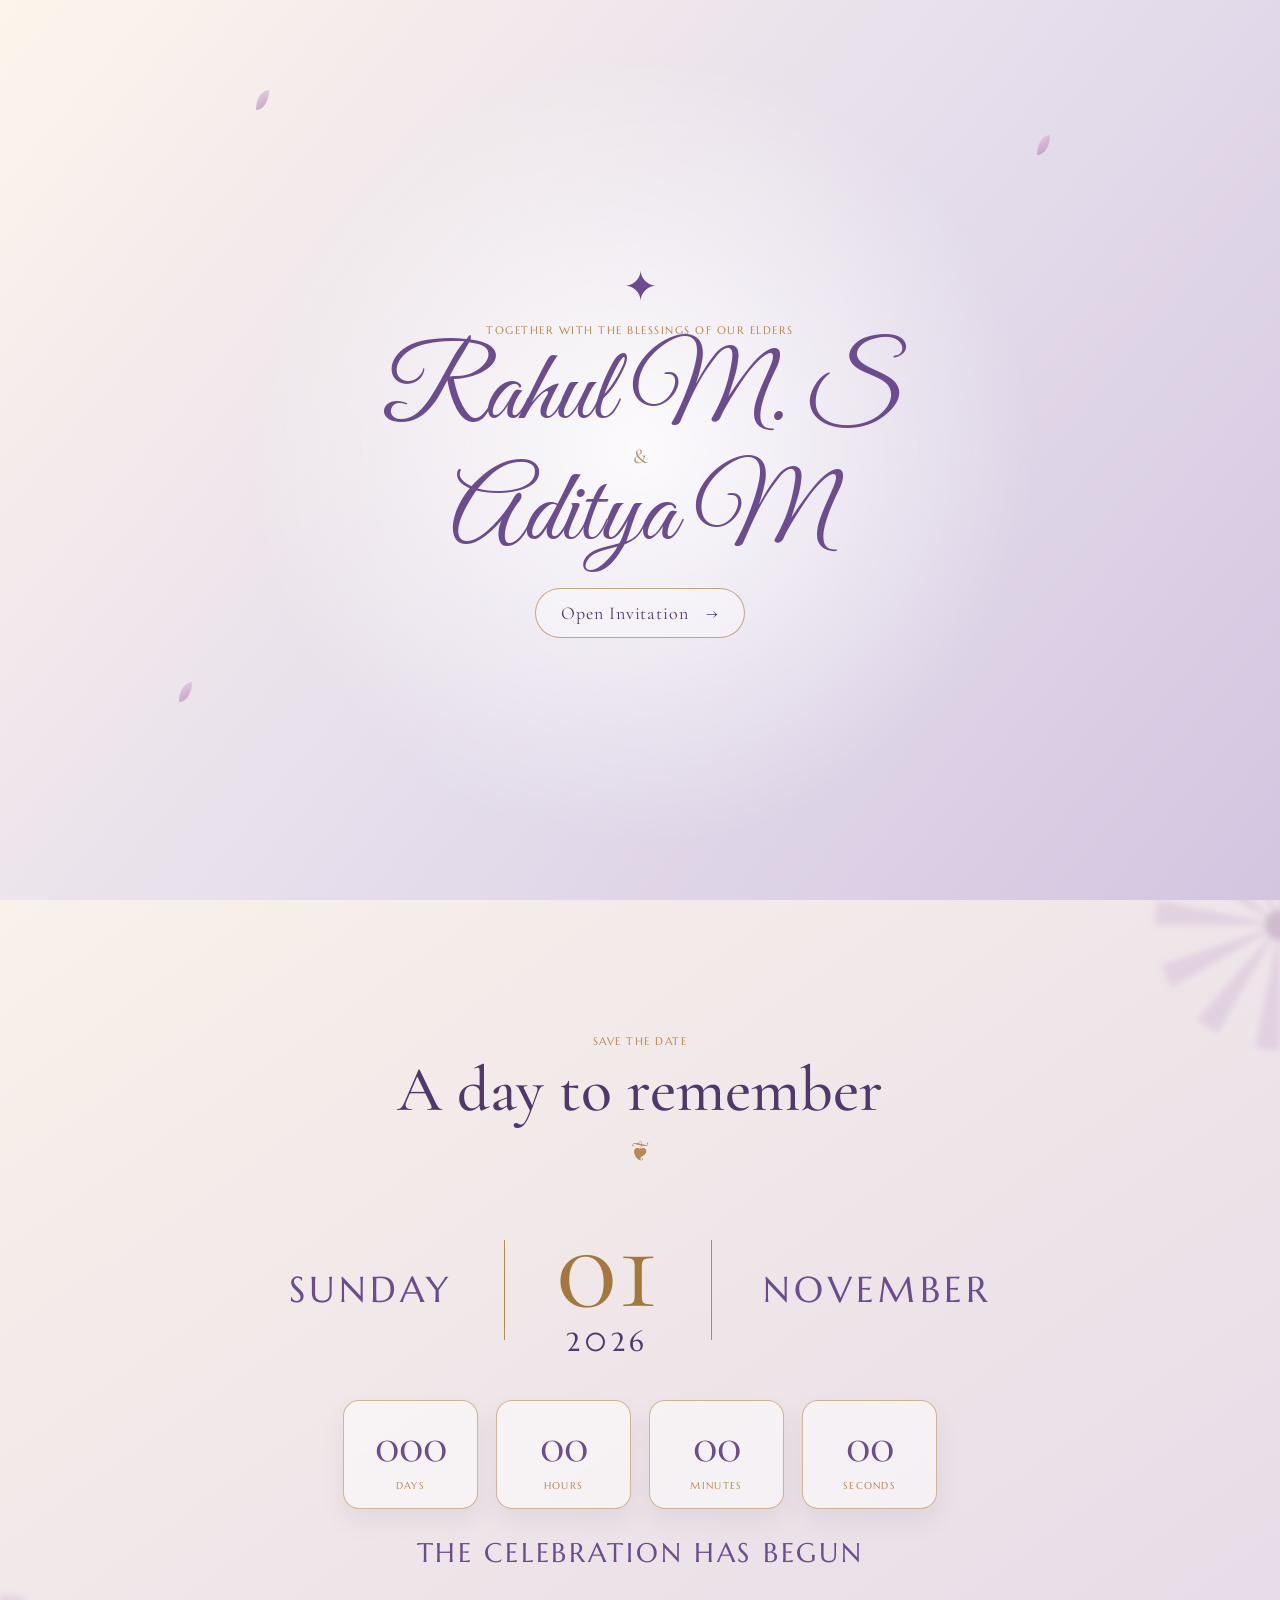
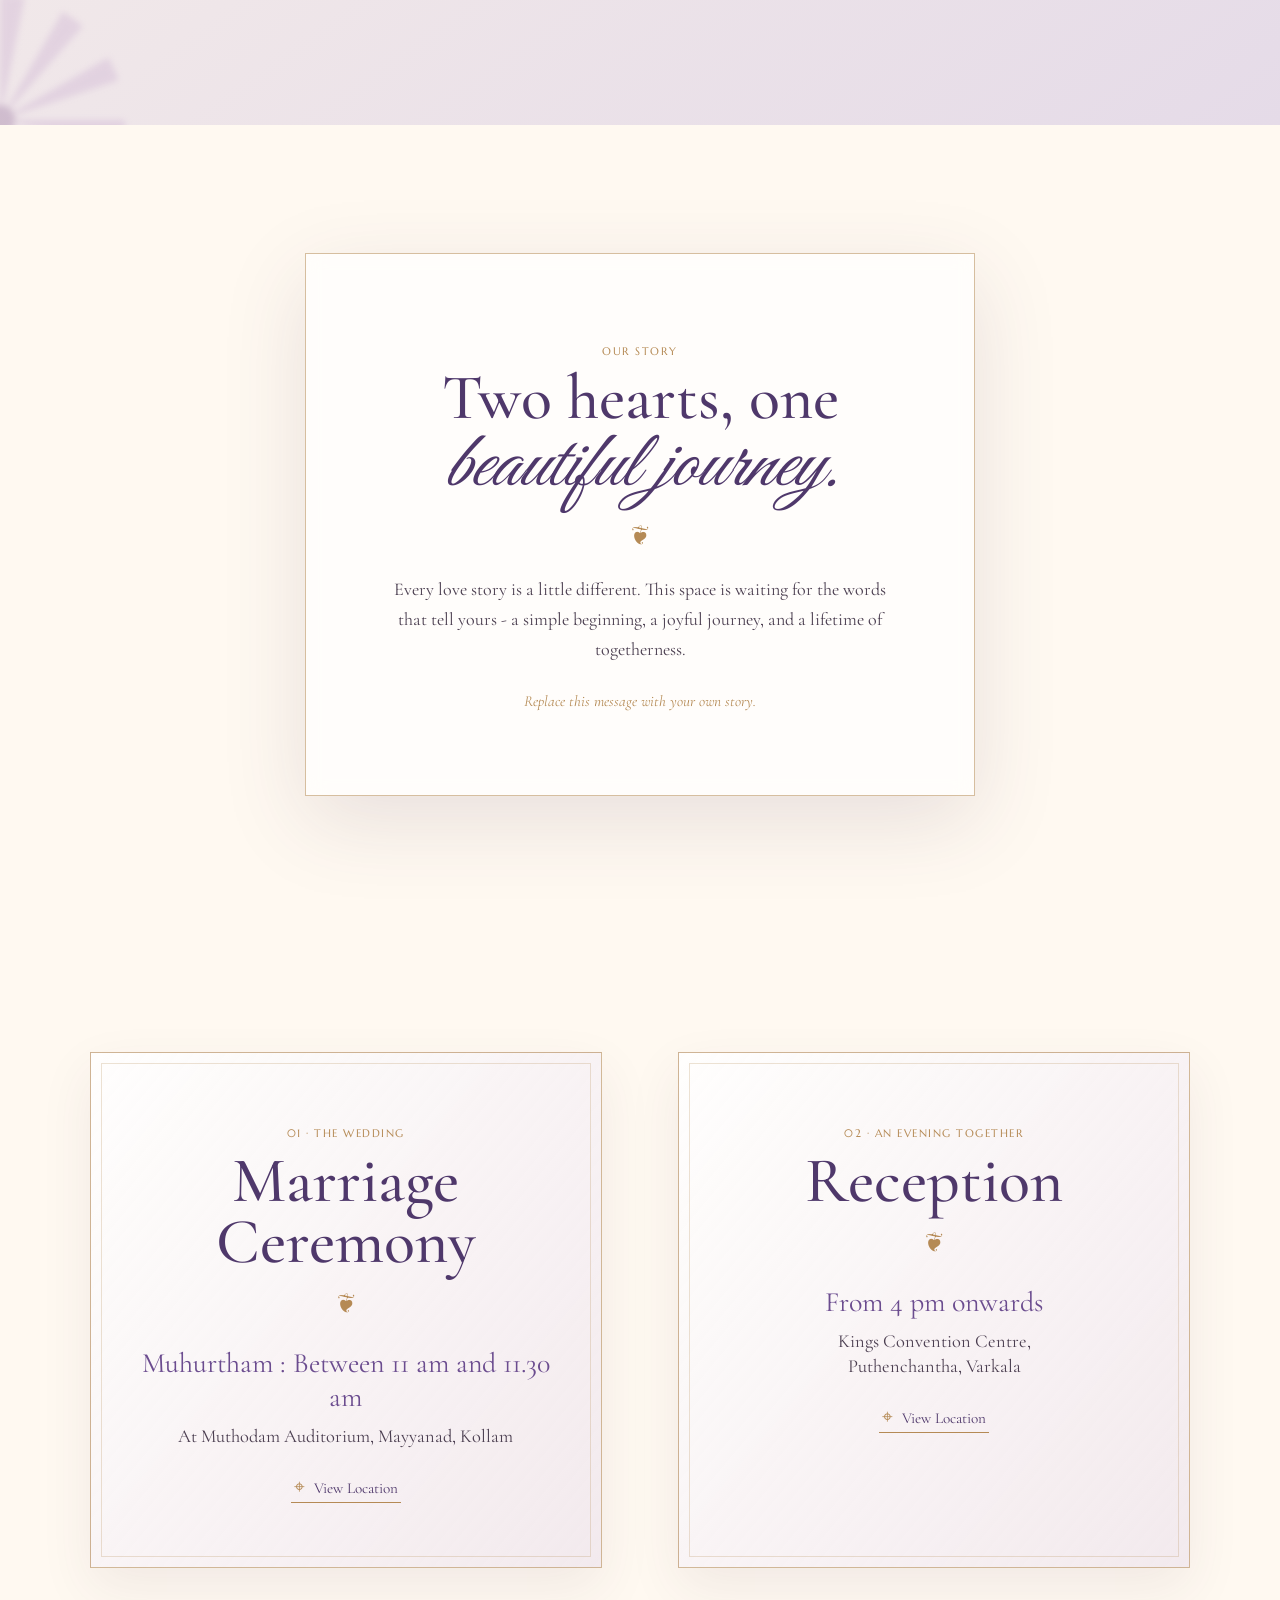
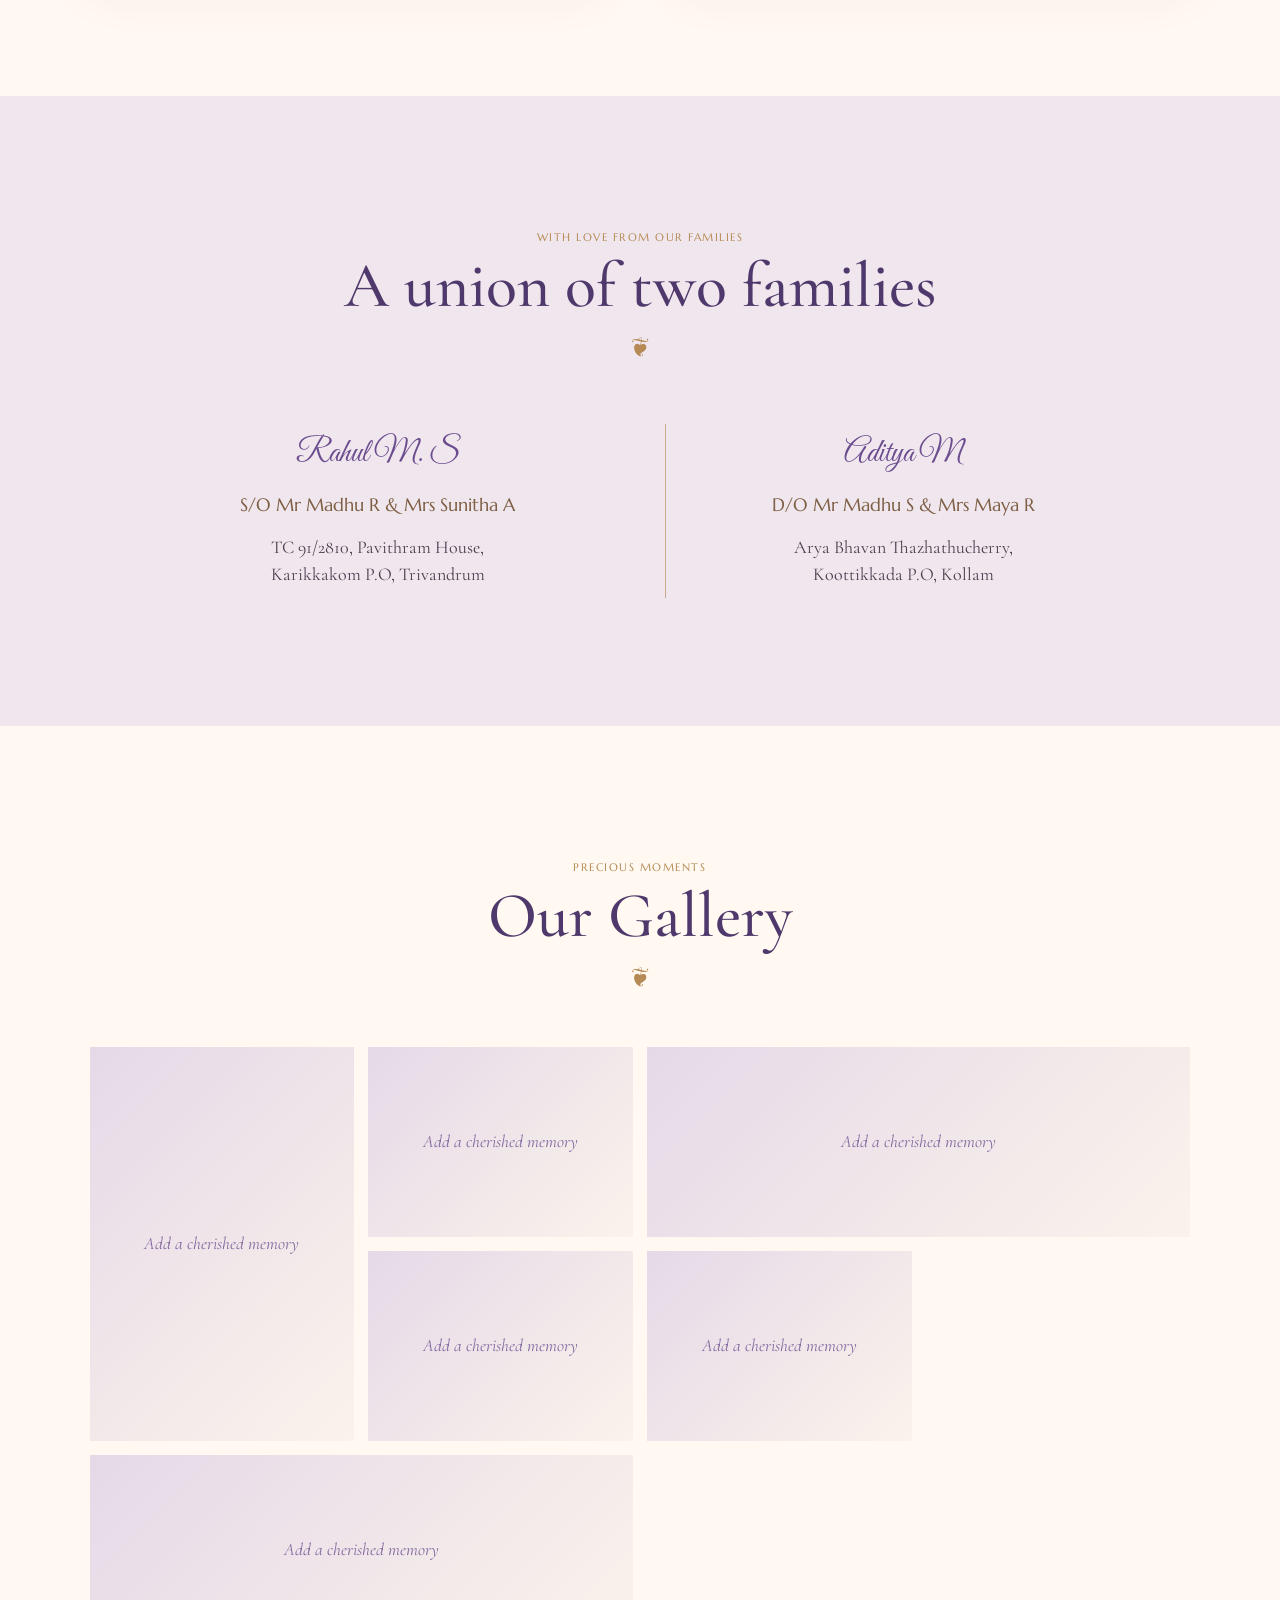
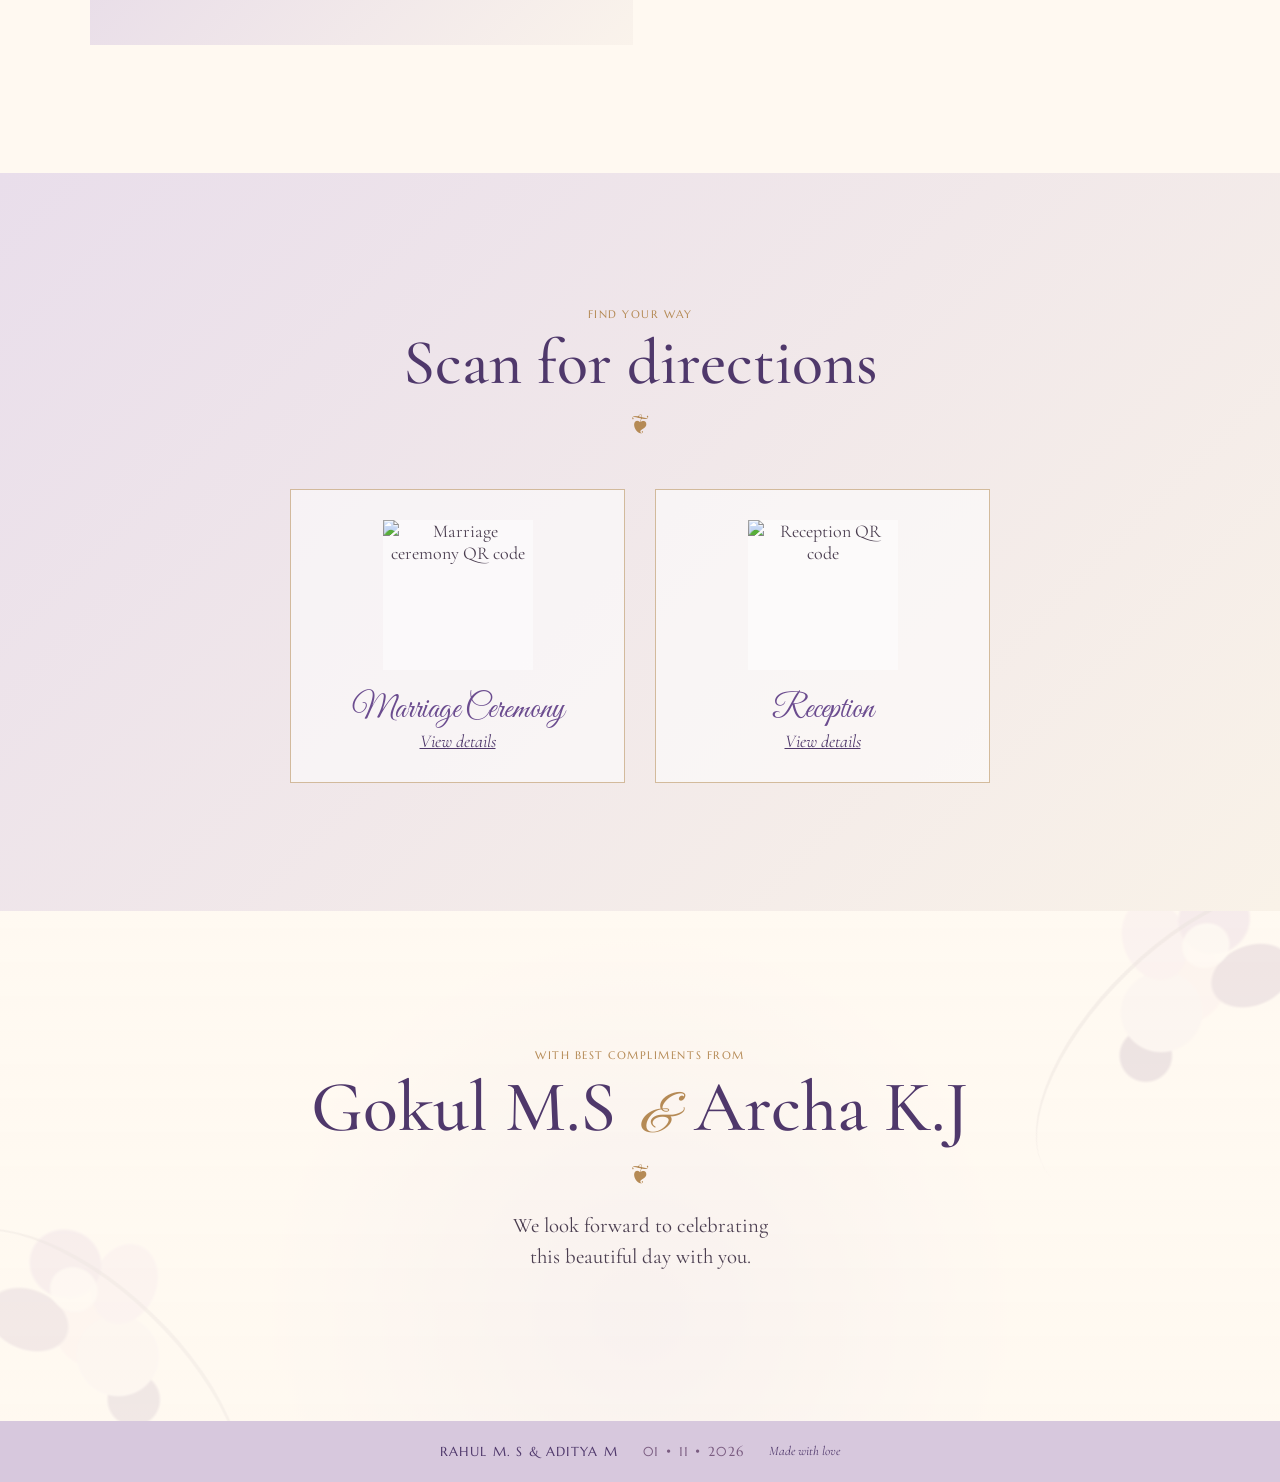
==== outputs/wedding-invitation/index.html @ 809f669c "first" ====
<!doctype html>
<html lang="en">
<head>
  <meta charset="utf-8">
  <meta name="viewport" content="width=device-width, initial-scale=1">
  <meta name="description" content="The wedding invitation of Rahul M. S and Aditya M.">
  <title>Rahul M. S &amp; Aditya M | Wedding Invitation</title>
  <link rel="preconnect" href="https://fonts.googleapis.com">
  <link rel="preconnect" href="https://fonts.gstatic.com" crossorigin>
  <link href="https://fonts.googleapis.com/css2?family=Cormorant+Garamond:ital,wght@0,400;0,500;0,600;0,700;1,500&family=Great+Vibes&family=Marcellus&display=swap" rel="stylesheet">
  <link rel="stylesheet" href="style.css">
</head>
<body>
  <div class="opening" id="opening" aria-label="Opening invitation">
    <div class="opening-wash"></div><div class="petal p1"></div><div class="petal p2"></div><div class="petal p3"></div>
    <div class="opening-content">
      <div class="mini-flower" aria-hidden="true">✦</div>
      <p class="eyebrow">Together with the blessings of our elders</p>
      <h1><span>Rahul M. S</span><b>&amp;</b><span>Aditya M</span></h1>
      <button class="open-button" id="openInvitation">Open Invitation <span>→</span></button>
    </div>
  </div>

  <header class="site-header" id="home">
    <a class="monogram" href="#home" aria-label="Go to invitation home">R <i>&amp;</i> A</a>
    <button class="nav-toggle" aria-expanded="false" aria-controls="siteNav"><span></span><span></span><span></span><span class="sr-only">Open menu</span></button>
    <nav id="siteNav" aria-label="Invitation navigation">
      <a href="#home">Home</a><a href="#story">Our Story</a><a href="#wedding">Wedding</a><a href="#reception">Reception</a><a href="#gallery">Gallery</a><a href="#locations">Location</a>
    </nav>
  </header>

  <main>
    <section class="hero" aria-labelledby="hero-title">
      <div class="floral floral-tl" aria-hidden="true"></div><div class="floral floral-tr" aria-hidden="true"></div><div class="floral floral-bl" aria-hidden="true"></div><div class="floral floral-br" aria-hidden="true"></div>
      <div class="hero-photo-wash" aria-hidden="true"></div>
      <div class="arch" aria-hidden="true"></div><span class="petal petal-a"></span><span class="petal petal-b"></span><span class="petal petal-c"></span>
      <div class="hero-inner reveal">
        <div class="ganesha" aria-hidden="true">ॐ</div>
        <p class="intro">With the blessings of the Almighty and our elders,<br>we cordially invite you to the wedding of</p>
        <h2 id="hero-title" class="couple-names"><span>Rahul M. S</span><em>&amp;</em><span>Aditya M</span></h2>
        <p class="celebration">Invite you to our wedding celebration</p>
        <a href="#wedding" class="text-link">Explore the celebration <span>↓</span></a>
      </div>
      <div class="couple-frame reveal reveal-delay"><img src="assets/couple.png" alt="Rahul M. S and Aditya M" id="coupleImage"></div>
    </section>

    <section class="date-section section" id="wedding" aria-labelledby="date-title">
      <div class="section-flower flower-left" aria-hidden="true"></div><div class="section-flower flower-right" aria-hidden="true"></div>
      <div class="section-heading reveal"><span>Save the date</span><h2 id="date-title">A day to remember</h2><div class="floral-rule">❦</div></div>
      <div class="date-display reveal">
        <div><span>Sunday</span></div><i></i><div class="date-number">01<small>2026</small></div><i></i><div><span>November</span></div>
      </div>
      <div class="countdown reveal" aria-label="Countdown to the wedding">
        <div><strong id="days">000</strong><span>Days</span></div><div><strong id="hours">00</strong><span>Hours</span></div><div><strong id="minutes">00</strong><span>Minutes</span></div><div><strong id="seconds">00</strong><span>Seconds</span></div>
      </div>
      <p class="celebration-begun" id="celebrationBegun" hidden>The celebration has begun</p>
    </section>

    <section class="story section" id="story" aria-labelledby="story-title">
      <div class="story-card reveal"><p class="kicker">Our Story</p><h2 id="story-title">Two hearts, one<br><i>beautiful journey.</i></h2><div class="floral-rule">❦</div><p>Every love story is a little different. This space is waiting for the words that tell yours - a simple beginning, a joyful journey, and a lifetime of togetherness.</p><p class="editable-note">Replace this message with your own story.</p></div>
    </section>

    <section class="events section" aria-label="Wedding events">
      <article class="event-card reveal" id="ceremony">
        <p class="kicker">01 · The Wedding</p><h2>Marriage Ceremony</h2><div class="floral-rule">❦</div>
        <p class="event-time" id="ceremonyTime">Muhurtham : Between 11 am and 11.30 am</p><p class="event-place" id="ceremonyVenue">At Muthodam Auditorium, Mayyanad, Kollam</p>
        <a class="location-link" id="ceremonyMap" href="#" target="_blank" rel="noopener"><span>⌖</span> View Location</a>
      </article>
      <article class="event-card reception-card reveal" id="reception">
        <p class="kicker">02 · An Evening Together</p><h2>Reception</h2><div class="floral-rule">❦</div>
        <p class="event-time" id="receptionTime">From 4 pm onwards</p><p class="event-place" id="receptionVenue">Kings Convention Centre,<br>Puthenchantha, Varkala</p>
        <a class="location-link" id="receptionMap" href="#" target="_blank" rel="noopener"><span>⌖</span> View Location</a>
      </article>
    </section>

    <section class="family section" aria-labelledby="family-title"><div class="section-heading reveal"><span>With love from our families</span><h2 id="family-title">A union of two families</h2><div class="floral-rule">❦</div></div><div class="family-grid reveal"><div><h3>Rahul M. S</h3><p>S/O Mr Madhu R &amp; Mrs Sunitha A</p><address>TC 91/2810, Pavithram House,<br>Karikkakom P.O, Trivandrum</address></div><div><h3>Aditya M</h3><p>D/O Mr Madhu S &amp; Mrs Maya R</p><address>Arya Bhavan Thazhathucherry,<br>Koottikkada P.O, Kollam</address></div></div></section>

    <section class="gallery section" id="gallery" aria-labelledby="gallery-title"><div class="section-heading reveal"><span>Precious moments</span><h2 id="gallery-title">Our Gallery</h2><div class="floral-rule">❦</div></div><div class="gallery-grid reveal" id="galleryGrid">
      <button class="gallery-item tall"><img src="assets/gallery/photo1.jpg" alt="Wedding memory 1" loading="lazy"></button><button class="gallery-item"><img src="assets/gallery/photo2.jpg" alt="Wedding memory 2" loading="lazy"></button><button class="gallery-item wide"><img src="assets/gallery/photo3.jpg" alt="Wedding memory 3" loading="lazy"></button><button class="gallery-item"><img src="assets/gallery/photo4.jpg" alt="Wedding memory 4" loading="lazy"></button><button class="gallery-item"><img src="assets/gallery/photo5.jpg" alt="Wedding memory 5" loading="lazy"></button><button class="gallery-item wide"><img src="assets/gallery/photo6.jpg" alt="Wedding memory 6" loading="lazy"></button>
    </div></section>

    <section class="locations section" id="locations" aria-labelledby="locations-title"><div class="section-heading reveal"><span>Find your way</span><h2 id="locations-title">Scan for directions</h2><div class="floral-rule">❦</div></div><div class="qr-grid reveal"><div class="qr-card"><div class="qr-wrap"><img src="assets/marriage-qr.png" alt="Marriage ceremony QR code" class="qr-image"></div><h3>Marriage Ceremony</h3><a href="#ceremony">View details</a></div><div class="qr-card"><div class="qr-wrap"><img src="assets/reception-qr.png" alt="Reception QR code" class="qr-image"></div><h3>Reception</h3><a href="#reception">View details</a></div></div></section>

    <section class="closing section"><div class="floral floral-close-l" aria-hidden="true"></div><div class="floral floral-close-r" aria-hidden="true"></div><div class="closing-content reveal"><p class="kicker">With Best Compliments From</p><h2>Gokul M.S <i>&amp;</i> Archa K.J</h2><div class="floral-rule">❦</div><p>We look forward to celebrating<br>this beautiful day with you.</p></div></section>
  </main>
  <footer><span>Rahul M. S &amp; Aditya M</span><i>01 • 11 • 2026</i><small>Made with love</small></footer>
  <button id="musicButton" class="music-button" aria-pressed="false" aria-label="Play background music"><span aria-hidden="true">♪</span><b>Music Off</b></button><audio id="backgroundMusic" loop preload="none"><source src="assets/music.mp3" type="audio/mpeg"></audio>
  <dialog id="lightbox" aria-label="Gallery image"><button class="close-lightbox" aria-label="Close image">×</button><img src="" alt=""><p></p></dialog>
  <script src="script.js"></script>
</body>
</html>
---- outputs/wedding-invitation/style.css ----
:root{--plum:#4f386b;--purple:#6b4c8f;--lavender:#c9b7d9;--soft:#ded3e7;--cream:#f8f1e8;--ivory:#fff9f1;--gold:#b58a55;--blush:#e8d9e4;--ink:#4b3e50;--serif:'Cormorant Garamond',Georgia,serif;--display:'Marcellus',serif;--script:'Great Vibes',cursive}*{box-sizing:border-box}html{scroll-behavior:smooth}body{margin:0;color:var(--ink);background:var(--ivory);font-family:var(--serif);font-size:18px;overflow-x:hidden}button,a{font:inherit}button{cursor:pointer}.sr-only{position:absolute;width:1px;height:1px;clip:rect(0 0 0 0);overflow:hidden;white-space:nowrap}a:focus-visible,button:focus-visible{outline:2px solid var(--purple);outline-offset:4px}.opening{position:fixed;z-index:100;inset:0;display:grid;place-items:center;text-align:center;background:linear-gradient(130deg,#fdf5eb,#e5ddeb 54%,#d3c5e0);transition:opacity 1s ease,visibility 1s ease;overflow:hidden}.opening.is-open{opacity:0;visibility:hidden}.opening-wash{position:absolute;width:90vmax;height:90vmax;background:radial-gradient(circle at 50% 50%,rgba(255,255,255,.86),transparent 49%);filter:blur(10px)}.opening-content{position:relative;z-index:1;animation:openingReveal 2.6s both}.mini-flower,.ganesha{color:var(--purple);font-size:42px}.eyebrow,.kicker,.section-heading span{font-family:var(--display);text-transform:uppercase;letter-spacing:.14em;color:var(--gold);font-size:.67rem}.opening h1{margin:18px 0 30px;color:var(--purple);font:clamp(2.8rem,8vw,6.5rem)/.8 var(--script);font-weight:400}.opening h1 span{display:block}.opening h1 b{display:block;margin:.35em 0;font:1.3rem var(--serif);color:var(--gold)}.open-button{border:1px solid rgba(181,138,85,.75);border-radius:99px;padding:13px 25px;background:rgba(255,255,255,.35);color:var(--plum);letter-spacing:.05em;transition:.3s}.open-button:hover{background:var(--gold);color:white;transform:translateY(-2px)}.open-button span{margin-left:12px}.site-header{position:absolute;z-index:10;top:0;left:0;right:0;display:flex;align-items:center;justify-content:space-between;padding:22px clamp(22px,5vw,72px)}.monogram{color:var(--purple);font:1.35rem var(--script);text-decoration:none}.monogram i{font:1rem var(--serif);color:var(--gold);padding:0 2px}.site-header nav{display:flex;gap:clamp(16px,2.5vw,36px)}.site-header nav a{font:11px var(--display);letter-spacing:.1em;text-transform:uppercase;color:var(--plum);text-decoration:none}.site-header nav a:hover{color:var(--gold)}.nav-toggle{display:none;border:0;background:transparent}.hero{min-height:100svh;position:relative;display:flex;align-items:center;justify-content:center;isolation:isolate;overflow:hidden;background:linear-gradient(106deg,#fff8ef 0%,#f6eff4 45%,#ddd1e5 100%)}.hero:before,.hero:after{content:"";position:absolute;inset:0;z-index:-5;background:repeating-linear-gradient(90deg,rgba(107,76,143,.025) 0 1px,transparent 1px 90px);opacity:.8}.hero:after{background:radial-gradient(ellipse at 50% 48%,rgba(255,255,255,.83),transparent 58%)}.hero-photo-wash{position:absolute;inset:12% 15%;z-index:-3;background:linear-gradient(90deg,rgba(255,249,241,.74),rgba(255,249,241,.55)),url('assets/couple.png') center 26%/cover no-repeat;filter:blur(5px);opacity:.22;mask-image:radial-gradient(ellipse,black,transparent 68%)}.arch{position:absolute;z-index:-1;top:11%;left:50%;width:min(66vw,900px);height:min(78vh,890px);border:2px solid rgba(181,138,85,.75);border-bottom:0;border-radius:50% 50% 0 0/32% 32% 0 0;transform:translateX(-50%);animation:archGlow 5s ease-in-out infinite}.hero-inner{text-align:center;width:min(650px,80vw);padding:5rem 0 10rem}.ganesha{font-size:38px;margin-bottom:20px}.intro{font-size:clamp(1rem,1.55vw,1.35rem);line-height:1.35;letter-spacing:.05em;color:#806243}.couple-names{color:var(--purple);margin:24px 0 20px;font:clamp(3.8rem,8.7vw,7.7rem)/.75 var(--script);font-weight:400}.couple-names span{display:block}.couple-names em{display:block;margin:.15em 0;font:clamp(1.3rem,2.2vw,2rem) var(--serif);font-style:normal;color:var(--gold)}.celebration{text-transform:uppercase;letter-spacing:.16em;color:#896637;font:clamp(.7rem,1.1vw,.85rem) var(--display)}.text-link,.location-link{display:inline-block;color:var(--plum);text-decoration:none;margin-top:12px;font-style:italic;border-bottom:1px solid var(--gold);padding:0 3px 4px}.text-link span{padding-left:8px;color:var(--gold)}.couple-frame{position:absolute;right:3%;bottom:-8px;width:clamp(210px,25vw,405px);height:clamp(330px,53vw,710px);display:flex;align-items:end;justify-content:end;filter:drop-shadow(-9px 9px 15px rgba(57,37,58,.2));z-index:2}.couple-frame:before{content:"";position:absolute;inset:7% 7% 0;border-radius:50% 50% 0 0;background:linear-gradient(180deg,rgba(255,255,255,.4),transparent);z-index:-1}.couple-frame img{height:100%;max-width:100%;object-fit:contain;object-position:bottom right;mix-blend-mode:multiply}.floral{position:absolute;width:clamp(190px,27vw,430px);aspect-ratio:1;background:radial-gradient(ellipse at 35% 40%,rgba(255,255,255,.83) 0 7%,transparent 8%),radial-gradient(ellipse at 30% 34%,#bd94c5 0 10%,transparent 11%),radial-gradient(ellipse at 48% 33%,#e4c6e1 0 12%,transparent 13%),radial-gradient(ellipse at 26% 53%,#89628f 0 11%,transparent 12%),radial-gradient(ellipse at 54% 53%,#e9dde9 0 15%,transparent 16%),radial-gradient(ellipse at 63% 63%,#714d7c 0 8%,transparent 9%),radial-gradient(ellipse at 45% 48%,#f4d6df 0 15%,transparent 16%);filter:blur(.15px);opacity:.86;z-index:-1}.floral:after{content:"";position:absolute;width:115%;height:55%;top:36%;left:-9%;border-top:4px solid rgba(88,69,83,.45);border-radius:55%;transform:rotate(22deg)}.floral-tl{top:-9%;left:-8%;transform:rotate(-24deg)}.floral-tr{top:-11%;right:-9%;transform:scaleX(-1) rotate(-20deg)}.floral-bl{bottom:-16%;left:-8%;transform:rotate(27deg)}.floral-br{bottom:-14%;right:-8%;transform:scaleX(-1) rotate(22deg)}.petal{position:absolute;width:13px;height:20px;background:linear-gradient(150deg,#e3c6e0,#a879ae);border-radius:100% 0 100% 0;opacity:.65;z-index:3}.p1{top:10%;left:20%;animation:drift 9s linear infinite}.p2{top:15%;right:18%;animation:drift 12s -4s linear infinite}.p3{bottom:22%;left:14%;animation:drift 10s -2s linear infinite}.petal-a{top:30%;left:15%;animation:drift 13s -2s linear infinite}.petal-b{top:18%;right:20%;animation:drift 11s -4s linear infinite}.petal-c{top:53%;left:42%;animation:drift 15s -7s linear infinite}.section{position:relative;padding:clamp(70px,10vw,130px) max(24px,7vw);overflow:hidden}.section-heading{text-align:center}.section-heading h2,.event-card h2,.story-card h2,.closing h2{margin:10px 0 8px;color:var(--plum);font:clamp(2.4rem,5vw,4.4rem)/.95 var(--serif);font-weight:500}.floral-rule{color:var(--gold);font-size:1.6rem;margin-top:14px}.date-section{text-align:center;background:linear-gradient(145deg,#f9f1ea,#e5dbe8)}.section-flower{position:absolute;width:250px;height:250px;opacity:.34;background:radial-gradient(circle at 50% 50%,#936d9c 0 8%,transparent 9%),repeating-conic-gradient(from 0deg,#c9acd0 0 11deg,transparent 12deg 30deg);border-radius:50%;filter:blur(3px)}.flower-left{left:-125px;bottom:-120px}.flower-right{right:-125px;top:-100px}.date-display{display:flex;justify-content:center;align-items:center;gap:clamp(20px,4vw,62px);margin:55px auto 42px;color:var(--purple);font:clamp(1.15rem,2.8vw,2.25rem) var(--display);text-transform:uppercase;letter-spacing:.12em}.date-display i{height:100px;border-left:1px solid var(--gold)}.date-number{font:clamp(4.8rem,10vw,8.8rem)/.7 var(--serif);color:#a4783c;letter-spacing:0}.date-number small{display:block;margin-top:16px;font:clamp(1.05rem,2vw,1.65rem) var(--display);letter-spacing:.18em;color:var(--plum)}.countdown{display:grid;grid-template-columns:repeat(4,minmax(80px,135px));justify-content:center;gap:clamp(8px,1.5vw,18px)}.countdown>div{padding:19px 8px 14px;border:1px solid rgba(181,138,85,.6);border-radius:16px;background:rgba(255,255,255,.5);box-shadow:0 12px 24px rgba(89,59,85,.08);backdrop-filter:blur(4px)}.countdown strong{display:block;font:clamp(2rem,4vw,3.3rem)/1 var(--serif);color:var(--purple);transition:transform .3s,opacity .3s}.countdown strong.changing{transform:translateY(-4px);opacity:.5}.countdown span{font:10px var(--display);text-transform:uppercase;letter-spacing:.13em;color:var(--gold)}.celebration-begun{color:var(--purple);font:1.7rem var(--display);text-transform:uppercase;letter-spacing:.1em}.story{display:grid;place-items:center;min-height:610px;background:linear-gradient(rgba(255,249,241,.83),rgba(255,249,241,.9)),url('assets/couple.png') center 28%/cover fixed}.story-card{width:min(670px,100%);text-align:center;padding:clamp(40px,7vw,80px);border:1px solid rgba(181,138,85,.55);background:rgba(255,255,255,.67);box-shadow:0 25px 80px rgba(80,57,88,.13);backdrop-filter:blur(10px)}.story-card h2 i,.closing h2 i{font-family:var(--script);font-size:1.25em;font-weight:400}.story-card p:not(.kicker){line-height:1.65;max-width:500px;margin:25px auto 0}.editable-note{color:var(--gold);font-size:.85em;font-style:italic}.events{display:grid;grid-template-columns:1fr 1fr;gap:clamp(28px,6vw,92px);background:var(--ivory)}.event-card{text-align:center;position:relative;padding:clamp(38px,5vw,65px) clamp(20px,3vw,50px);border:1px solid rgba(181,138,85,.6);background:linear-gradient(130deg,rgba(255,255,255,.85),rgba(235,224,235,.62));box-shadow:0 20px 50px rgba(74,50,80,.08)}.event-card:before{content:"";position:absolute;inset:10px;border:1px solid rgba(181,138,85,.25);pointer-events:none}.event-time{font-size:clamp(1.3rem,2.3vw,1.75rem);color:var(--purple);margin:28px 0 10px}.event-place{line-height:1.35;font-size:1.15rem;margin:0}.location-link{margin-top:27px;font-style:normal;font-size:.95rem}.location-link span{color:var(--gold);font-size:1.25em;margin-right:5px}.family{background:#f0e6ed}.family-grid{display:grid;grid-template-columns:1fr 1fr;gap:50px;max-width:1000px;margin:62px auto 0;text-align:center}.family-grid>div{padding:10px 20px}.family-grid>div+div{border-left:1px solid rgba(181,138,85,.65)}.family h3,.qr-card h3{color:var(--purple);font:2rem var(--script);font-weight:400;margin:0}.family p{font:1.15rem var(--display);color:#7d5f44}.family address{font-style:normal;line-height:1.5}.gallery{background:var(--ivory)}.gallery-grid{display:grid;grid-template-columns:repeat(4,1fr);grid-auto-rows:190px;gap:14px;max-width:1180px;margin:55px auto 0}.gallery-item{border:0;position:relative;padding:0;overflow:hidden;background:linear-gradient(135deg,#e5d9e8,#faf3eb)}.gallery-item:after{content:'Add a cherished memory';display:grid;place-items:center;position:absolute;inset:0;color:var(--purple);font:italic 1.1rem var(--serif);opacity:.8}.gallery-item.has-image:after{content:'View photo';background:linear-gradient(0deg,rgba(67,45,69,.44),transparent);align-items:end;padding:16px;color:white;font-style:normal;opacity:0;transition:opacity .3s}.gallery-item.has-image:hover:after{opacity:1}.gallery-item img{position:absolute;inset:0;width:100%;height:100%;object-fit:cover;transition:transform .6s}.gallery-item:hover img{transform:scale(1.06)}.gallery-item.tall{grid-row:span 2}.gallery-item.wide{grid-column:span 2}.locations{background:linear-gradient(135deg,#e9deeb,#f9f2e8)}.qr-grid{max-width:700px;margin:50px auto 0;display:grid;grid-template-columns:repeat(2,1fr);gap:30px}.qr-card{text-align:center;padding:30px;background:rgba(255,255,255,.55);border:1px solid rgba(181,138,85,.55)}.qr-wrap{display:grid;place-items:center;width:150px;aspect-ratio:1;margin:0 auto 20px;border:1px dashed var(--gold);background:rgba(255,255,255,.52)}.qr-wrap:has(img:not(.image-missing)){border:none}.qr-image{width:100%;height:100%;object-fit:contain}.qr-image.image-missing{display:none}.qr-wrap:has(.image-missing):after{content:'QR\A CODE';white-space:pre;line-height:1.3;letter-spacing:.16em;text-align:center;font:16px var(--display);color:var(--gold)}.qr-card a{color:var(--plum);font-style:italic}.closing{min-height:470px;display:grid;place-items:center;text-align:center;background:linear-gradient(rgba(255,249,241,.76),rgba(255,249,241,.82)),radial-gradient(circle at 50% 80%,#ded3e7,transparent 50%)}.closing-content{position:relative;z-index:1}.closing h2{font-size:clamp(2.4rem,6vw,4.5rem)}.closing h2 i{font-size:.75em;color:var(--gold);padding:0 .1em}.closing p:not(.kicker){font-size:1.3rem;line-height:1.5}.floral-close-l{left:-5%;bottom:-18%;transform:rotate(22deg);opacity:.55}.floral-close-r{right:-5%;top:-17%;transform:scaleX(-1) rotate(22deg);opacity:.55}footer{display:flex;justify-content:center;gap:25px;flex-wrap:wrap;padding:22px;background:#d7c8dd;color:var(--plum);font:13px var(--display);letter-spacing:.1em;text-transform:uppercase}footer i{font-style:normal;color:#7a5c80}footer small{font:italic 1em var(--serif);text-transform:none;letter-spacing:0}.music-button{position:fixed;z-index:20;bottom:20px;right:20px;border:1px solid rgba(181,138,85,.8);border-radius:99px;padding:10px 15px;background:rgba(255,249,241,.86);box-shadow:0 5px 18px rgba(65,43,66,.16);color:var(--plum);backdrop-filter:blur(8px);font-size:.83rem}.music-button span{font-size:1.2rem;color:var(--gold);margin-right:5px}.music-button.playing{background:var(--purple);color:white}.music-button.playing span{color:#f7d99e;animation:pulse 1.2s infinite}dialog{width:min(90vw,850px);padding:0;border:0;background:transparent;overflow:visible}dialog::backdrop{background:rgba(39,25,45,.82);backdrop-filter:blur(4px)}dialog img{display:block;max-height:82vh;max-width:100%;margin:auto;border:8px solid var(--ivory)}dialog p{color:white;text-align:center;margin:10px}.close-lightbox{position:absolute;right:-13px;top:-15px;width:35px;height:35px;border:0;border-radius:50%;background:var(--ivory);color:var(--plum);font-size:26px;line-height:1}.reveal{opacity:0;transform:translateY(26px);transition:opacity .8s ease,transform .8s ease}.reveal.visible{opacity:1;transform:none}.reveal-delay{transition-delay:.35s}@keyframes openingReveal{from{opacity:0;transform:translateY(15px);filter:blur(5px)}to{opacity:1;transform:none;filter:none}}@keyframes archGlow{50%{box-shadow:0 0 24px rgba(181,138,85,.22)}}@keyframes drift{from{transform:translate(0,0) rotate(0)}50%{transform:translate(24px,70px) rotate(130deg)}to{transform:translate(38px,160px) rotate(260deg);opacity:0}}@keyframes pulse{50%{transform:scale(1.2)}}@media(max-width:800px){.site-header nav{display:none;position:absolute;right:17px;top:64px;width:190px;padding:18px;background:rgba(255,249,241,.96);box-shadow:0 10px 25px rgba(61,39,64,.12);border:1px solid rgba(181,138,85,.5)}.site-header nav.open{display:flex;flex-direction:column;gap:17px}.nav-toggle{display:grid;gap:4px;padding:8px}.nav-toggle span:not(.sr-only){display:block;width:22px;border-top:1px solid var(--plum)}.hero{min-height:760px;align-items:flex-start}.hero-inner{padding:8.5rem 0 18rem;width:88vw}.couple-frame{right:50%;transform:translateX(50%);width:min(300px,59vw);height:360px}.floral-tl{left:-25%;top:-3%}.floral-tr{right:-28%;top:-2%}.floral-bl{left:-33%;bottom:-12%}.floral-br{right:-33%;bottom:-12%}.arch{top:11%;width:89vw;height:74%}.date-display{gap:12px}.date-display i{height:80px}.events,.family-grid{grid-template-columns:1fr}.family-grid{gap:25px}.family-grid>div+div{border-left:0;border-top:1px solid rgba(181,138,85,.65);padding-top:35px}.gallery-grid{grid-template-columns:repeat(2,1fr);grid-auto-rows:160px}.gallery-item.wide{grid-column:span 1}.gallery-item.tall{grid-row:span 2}.story{background-attachment:scroll}.section{padding-left:20px;padding-right:20px}}@media(max-width:430px){body{font-size:17px}.site-header{padding:19px 18px}.hero-inner{padding-top:7rem}.intro{font-size:.98rem}.couple-names{font-size:3.55rem}.celebration{font-size:.62rem;letter-spacing:.12em}.date-display{font-size:.85rem;letter-spacing:.07em}.date-number{font-size:4.5rem}.date-display i{height:68px}.countdown{grid-template-columns:repeat(4,1fr);gap:6px}.countdown>div{padding:14px 3px 11px;border-radius:10px}.countdown strong{font-size:1.75rem}.countdown span{font-size:8px;letter-spacing:.04em}.qr-grid{gap:12px}.qr-card{padding:22px 10px}.qr-wrap{width:120px}.gallery-grid{gap:8px;grid-auto-rows:130px}.music-button b{display:none}.music-button{padding:10px 12px}.section-heading h2{font-size:2.55rem}}@media(prefers-reduced-motion:reduce){*,*:before,*:after{animation-duration:.01ms!important;animation-iteration-count:1!important;scroll-behavior:auto!important;transition-duration:.01ms!important}.reveal{opacity:1;transform:none}.opening{transition:none}}
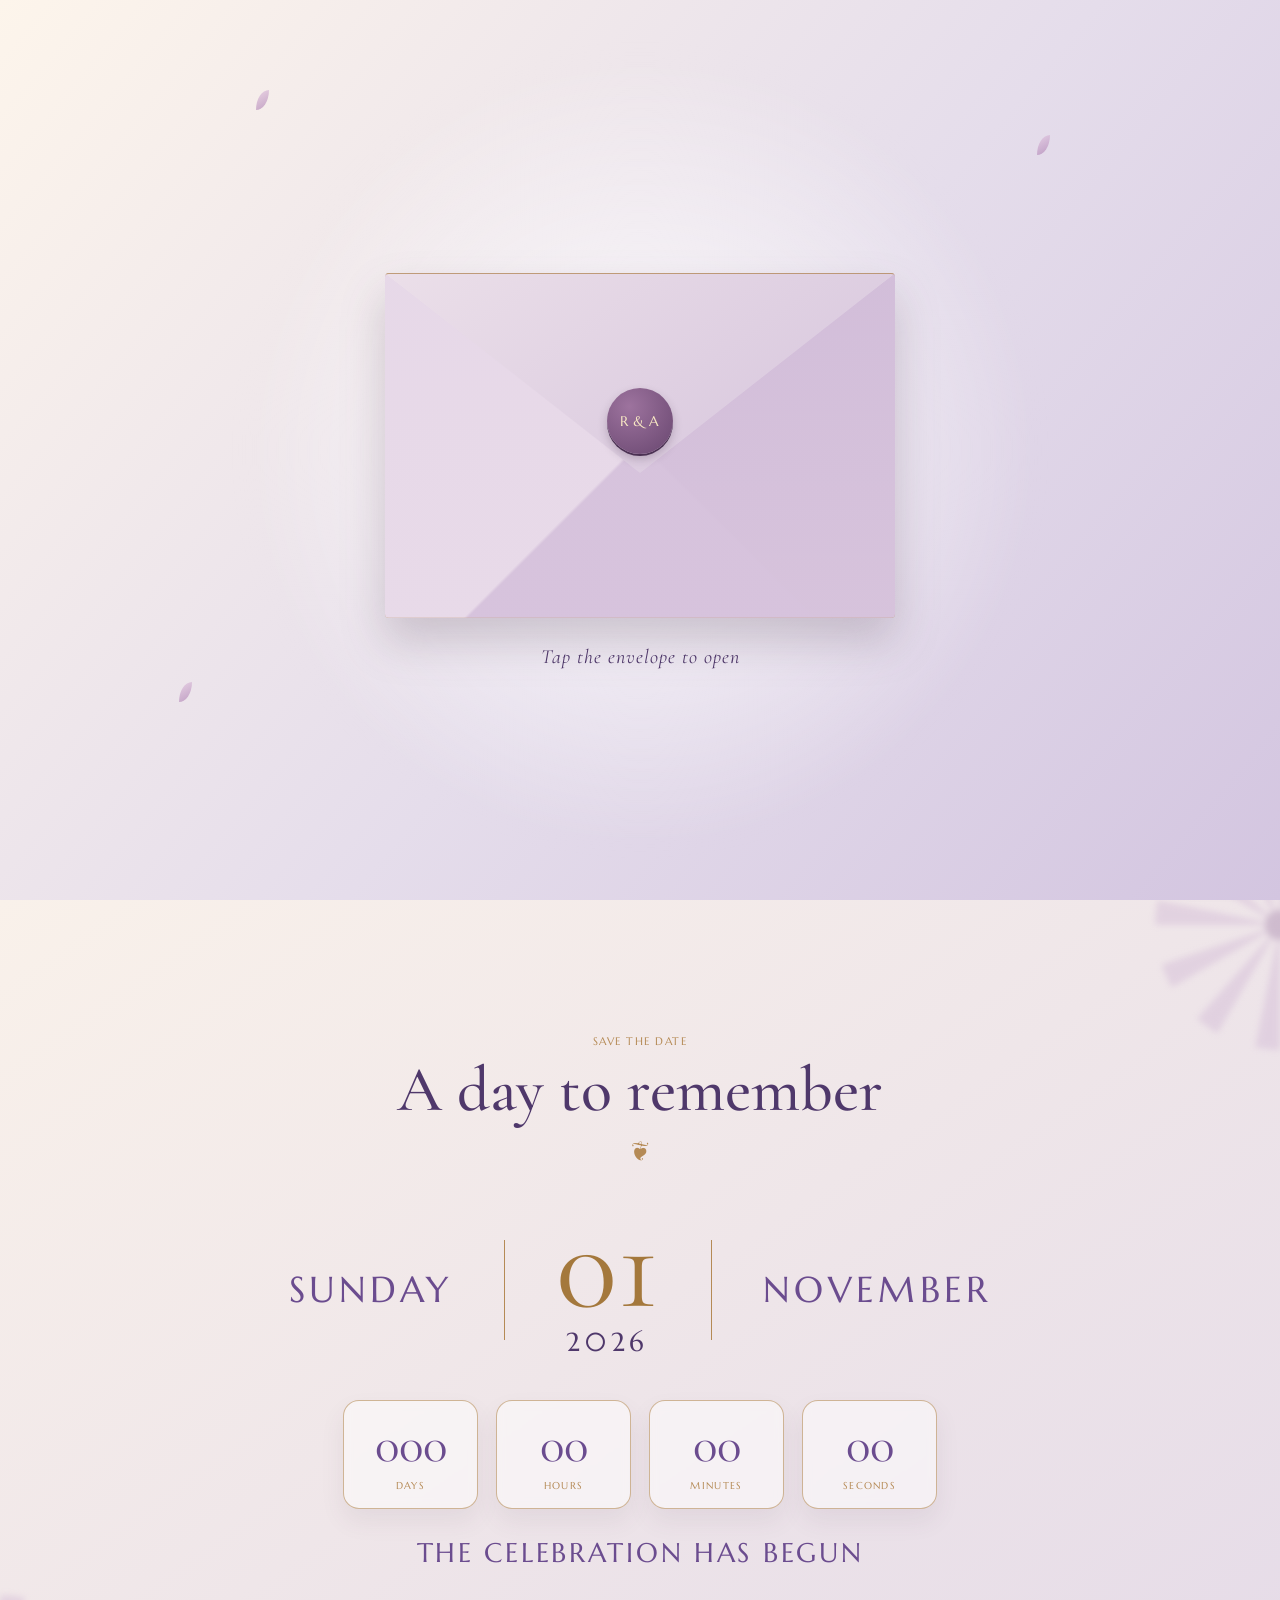
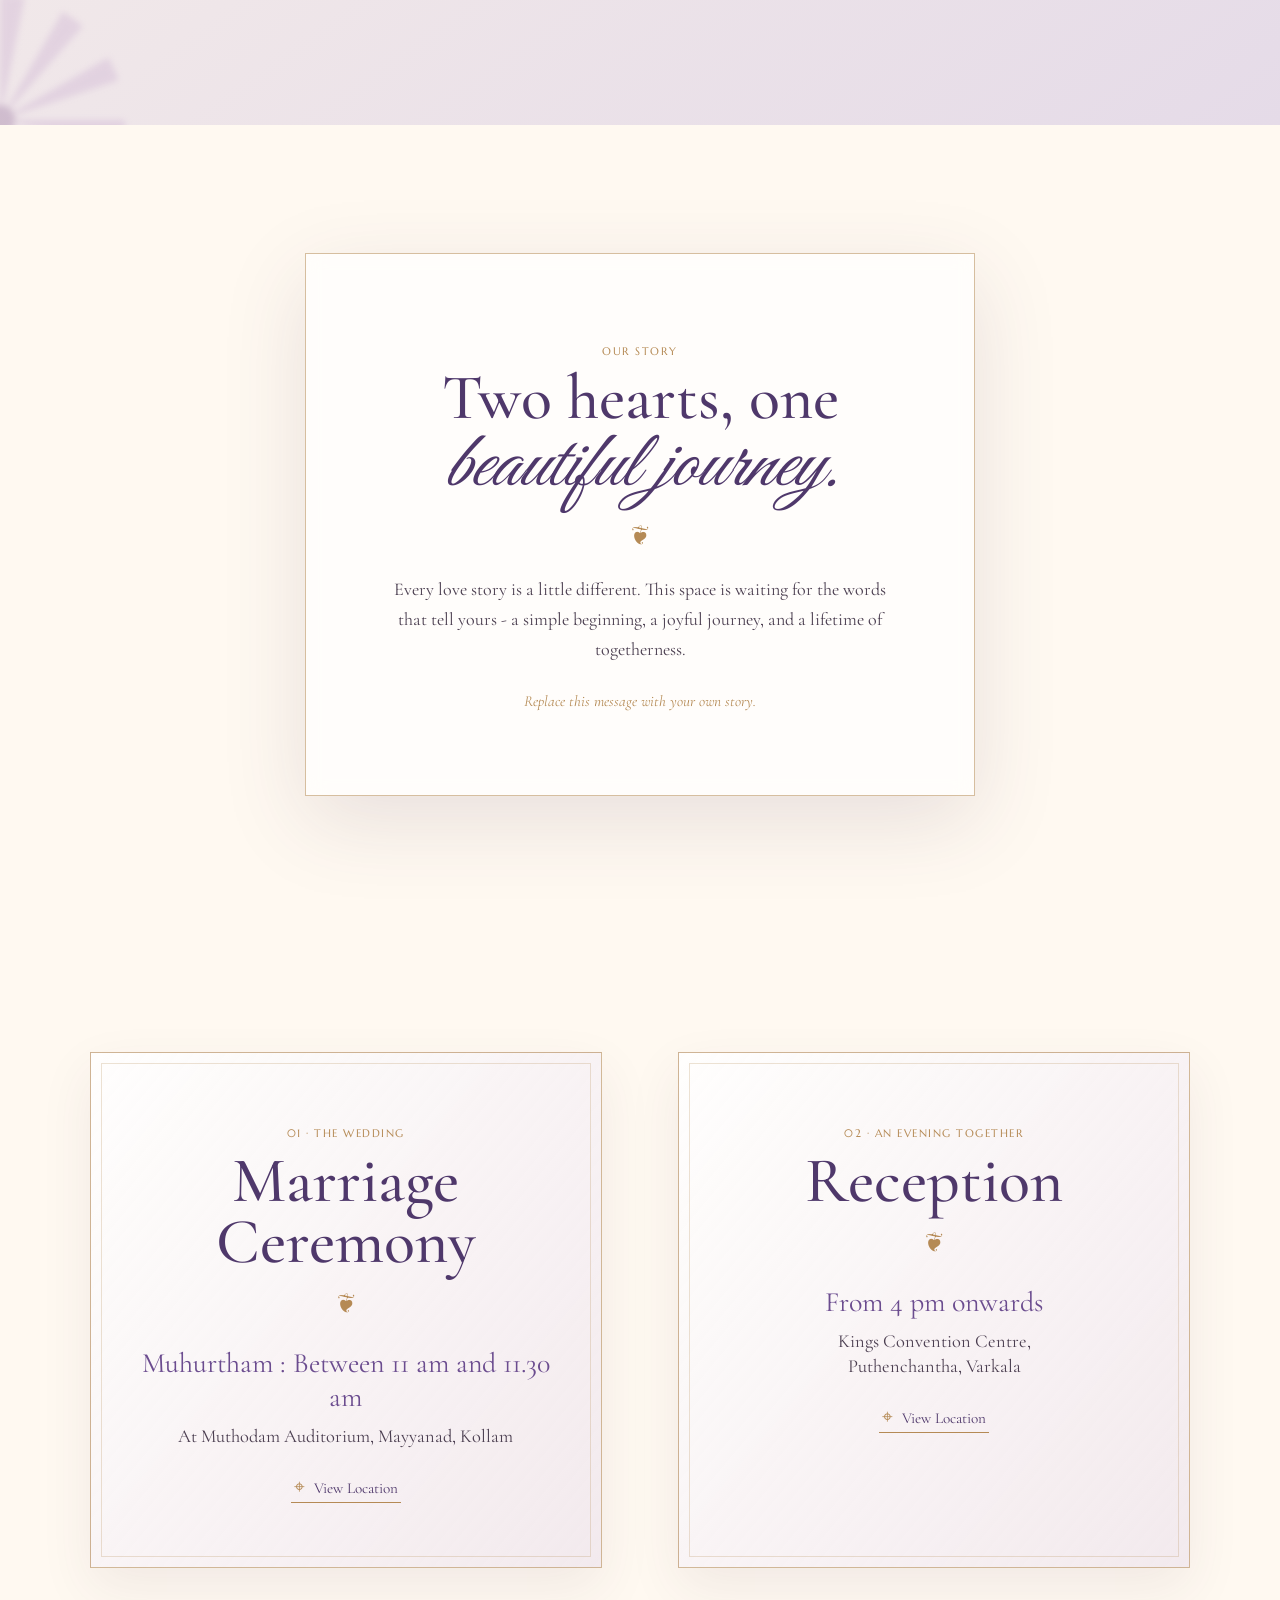
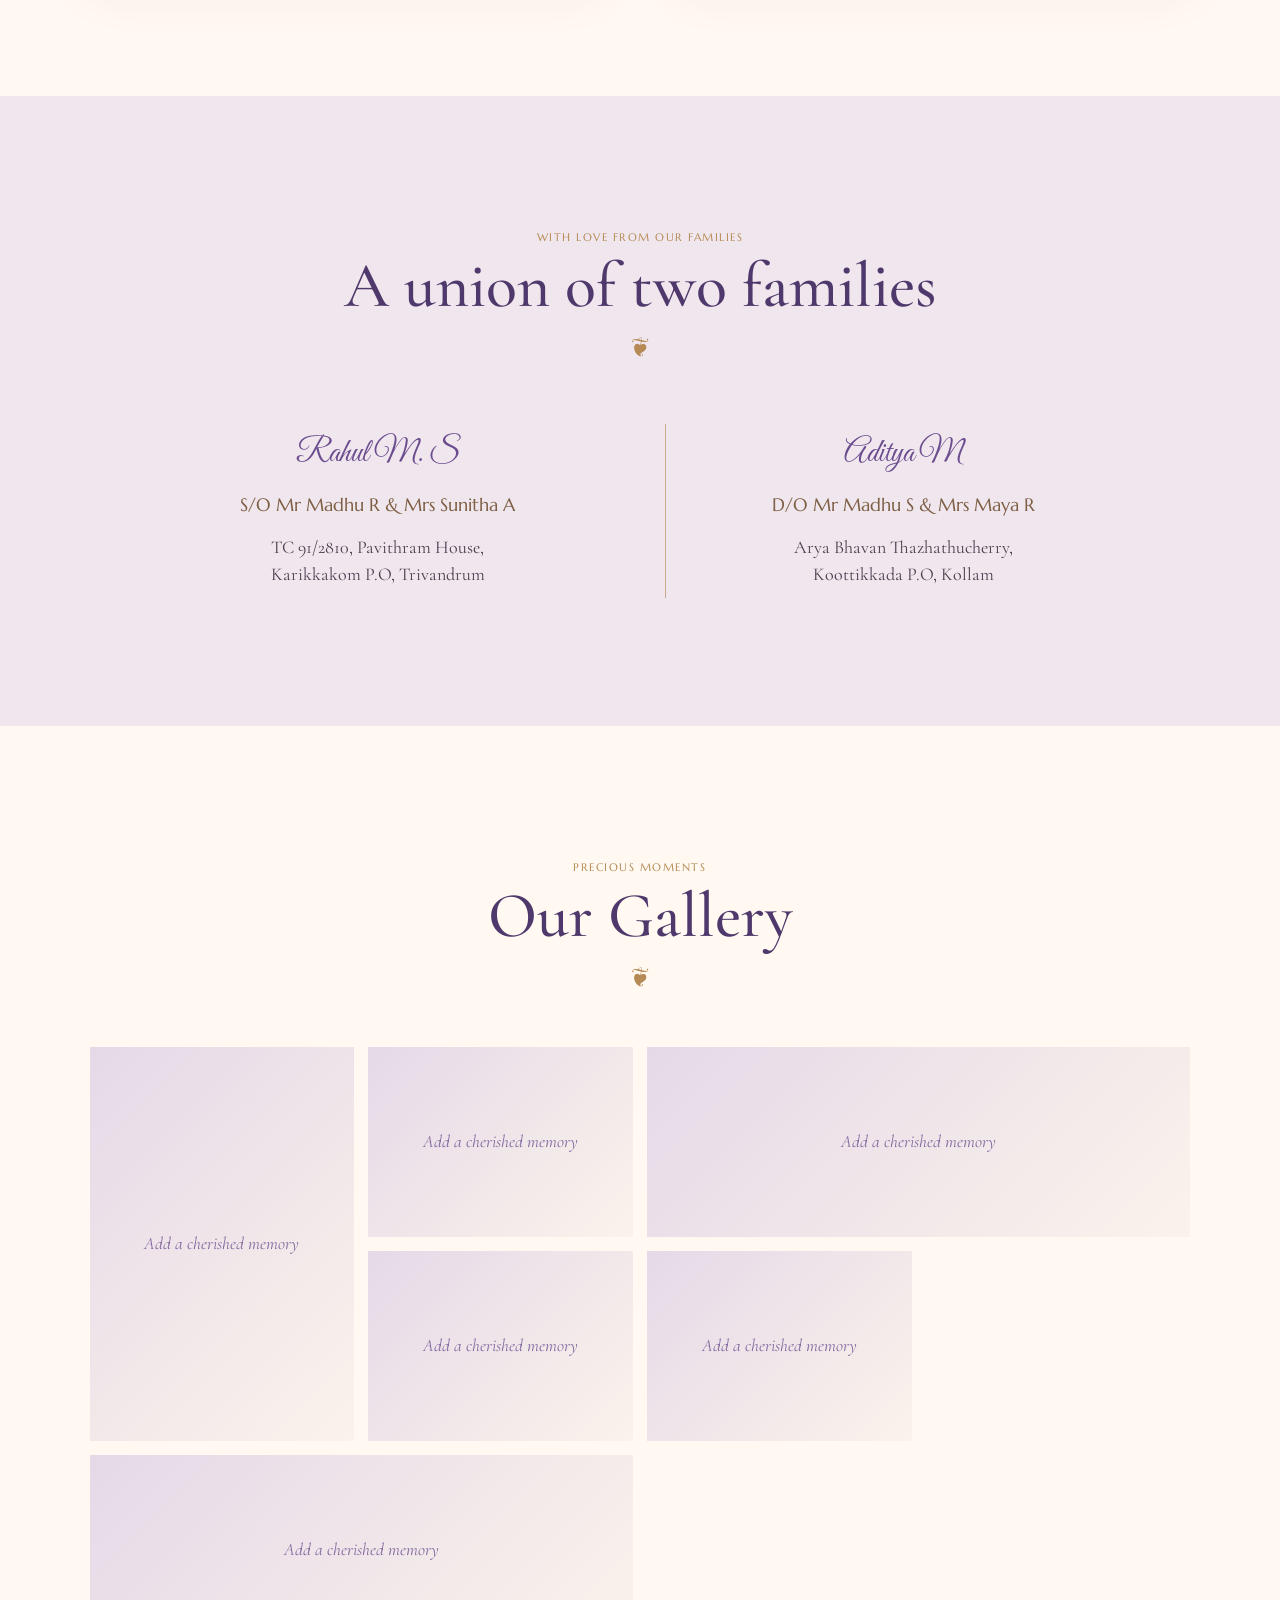
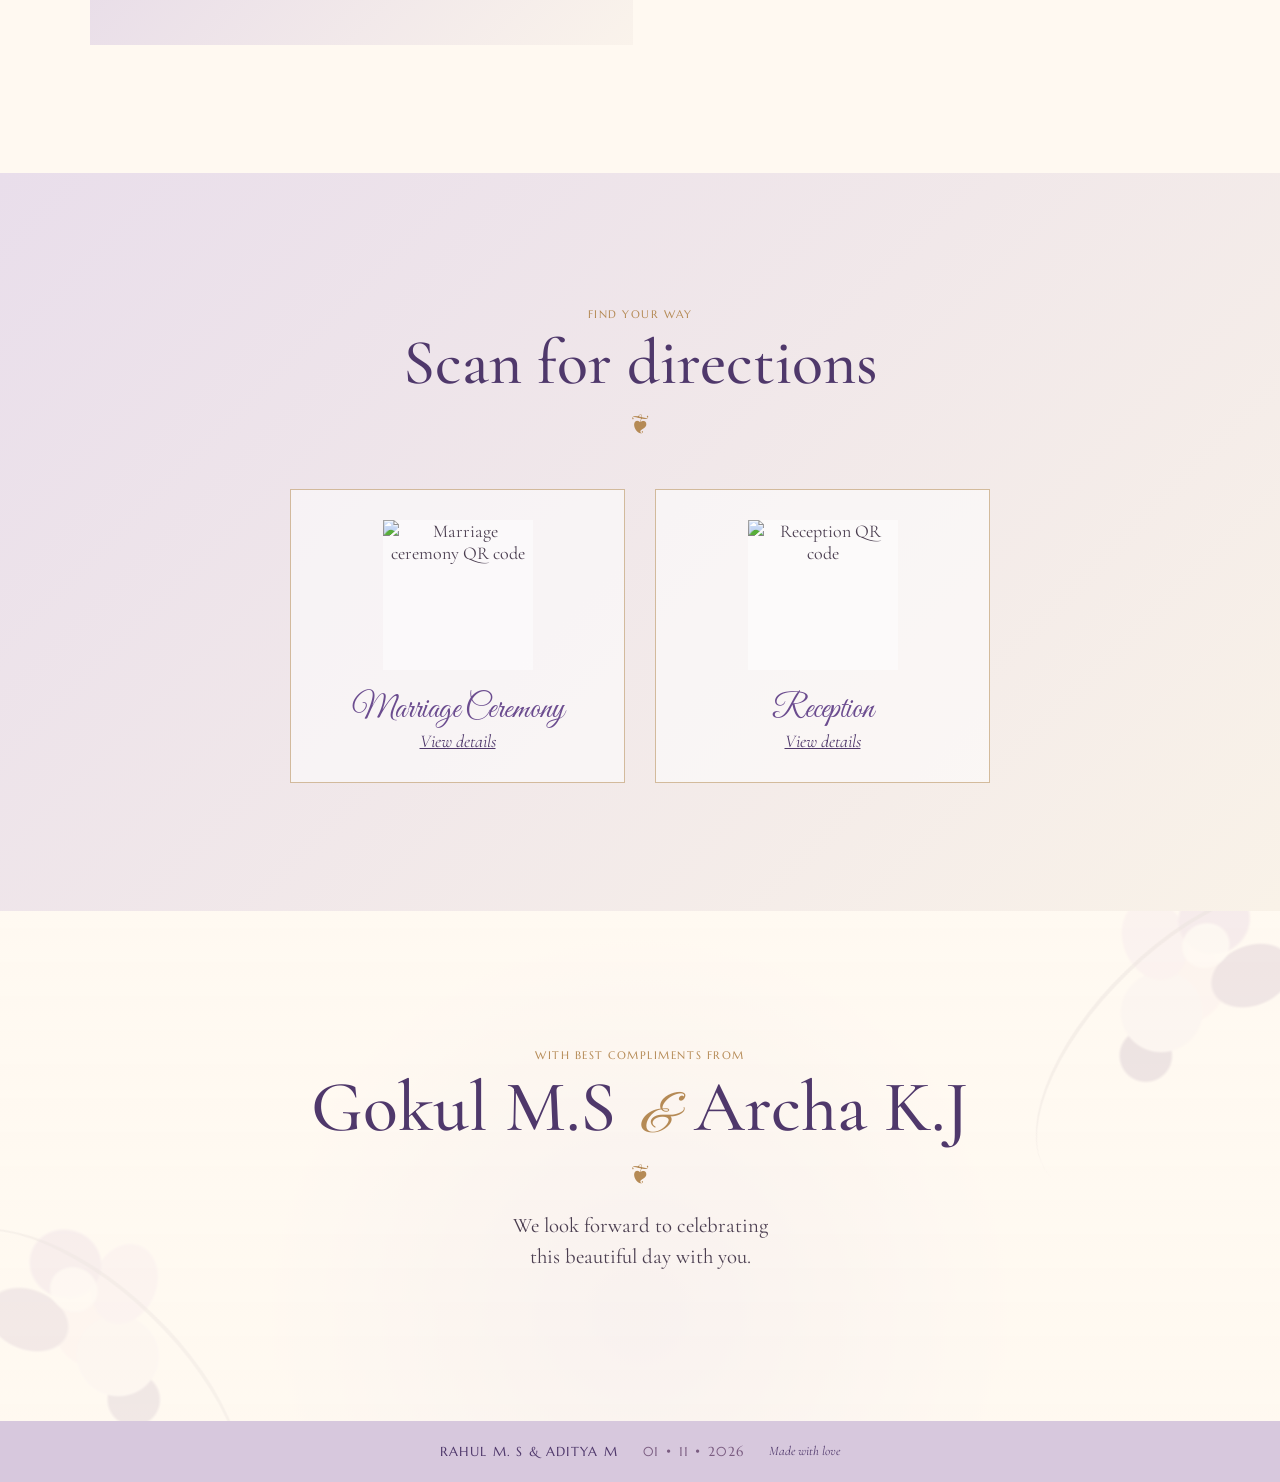
==== commit 0c0d95af: "second" ====
--- a/outputs/wedding-invitation/index.html
+++ b/outputs/wedding-invitation/index.html
@@ -9,15 +9,17 @@
   <link rel="preconnect" href="https://fonts.gstatic.com" crossorigin>
   <link href="https://fonts.googleapis.com/css2?family=Cormorant+Garamond:ital,wght@0,400;0,500;0,600;0,700;1,500&family=Great+Vibes&family=Marcellus&display=swap" rel="stylesheet">
   <link rel="stylesheet" href="style.css">
+  <link rel="stylesheet" href="envelope.css">
 </head>
 <body>
   <div class="opening" id="opening" aria-label="Opening invitation">
     <div class="opening-wash"></div><div class="petal p1"></div><div class="petal p2"></div><div class="petal p3"></div>
-    <div class="opening-content">
-      <div class="mini-flower" aria-hidden="true">✦</div>
-      <p class="eyebrow">Together with the blessings of our elders</p>
-      <h1><span>Rahul M. S</span><b>&amp;</b><span>Aditya M</span></h1>
-      <button class="open-button" id="openInvitation">Open Invitation <span>→</span></button>
+    <div class="envelope-stage">
+      <button class="envelope" id="openInvitation" aria-label="Open Rahul and Aditya's wedding invitation">
+        <span class="envelope-letter"><span class="letter-symbol" aria-hidden="true">ॐ</span><span>Together with our families</span><strong>Rahul <i>&amp;</i> Aditya</strong></span>
+        <span class="envelope-back" aria-hidden="true"></span><span class="envelope-front" aria-hidden="true"></span><span class="envelope-flap" aria-hidden="true"></span><span class="wax-seal" aria-hidden="true">R &amp; A</span>
+      </button>
+      <p class="tap-to-open">Tap the envelope to open</p>
     </div>
   </div>
 
--- a/outputs/wedding-invitation/envelope.css
+++ b/outputs/wedding-invitation/envelope.css
@@ -0,0 +1,20 @@
+/* Touch-first envelope reveal */
+.opening{perspective:1200px}
+.envelope-stage{position:relative;z-index:2;width:min(76vw,510px);padding-top:42px;text-align:center}
+.envelope{position:relative;display:block;width:100%;aspect-ratio:1.48;border:0;padding:0;background:transparent;filter:drop-shadow(0 23px 22px rgba(71,48,71,.22));transform-style:preserve-3d;touch-action:manipulation}
+.envelope:focus-visible{outline:2px solid var(--purple);outline-offset:12px}
+.envelope-back,.envelope-front,.envelope-flap{position:absolute;inset:0;display:block;overflow:hidden;border-radius:4px}
+.envelope-back{background:linear-gradient(145deg,#f1e7ee,#d6c5dd);border:1px solid rgba(181,138,85,.7)}
+.envelope-letter{position:absolute;z-index:1;left:8%;bottom:5%;width:84%;height:89%;padding:12% 7% 0;background:linear-gradient(140deg,#fffdf9,#f4e9f1);border:1px solid rgba(181,138,85,.55);box-shadow:0 0 0 5px rgba(255,255,255,.28);color:var(--gold);text-align:center;transition:transform 1.05s cubic-bezier(.2,.75,.2,1)}
+.envelope-letter span{display:block;font:clamp(8px,1.8vw,12px) var(--display);letter-spacing:.12em;text-transform:uppercase}
+.envelope-letter .letter-symbol{color:var(--purple);font:clamp(24px,5vw,40px) var(--serif);margin-bottom:9px}
+.envelope-letter strong{display:block;margin-top:12px;color:var(--purple);font:clamp(2rem,5vw,3.7rem)/.8 var(--script);font-weight:400}
+.envelope-letter i{font:clamp(1rem,2.4vw,1.45rem) var(--serif);font-style:normal;color:var(--gold)}
+.envelope-front{z-index:3;background:linear-gradient(135deg,transparent 49.5%,rgba(211,190,218,.82) 50%),linear-gradient(225deg,transparent 49.5%,rgba(232,218,233,.94) 50%),linear-gradient(0deg,#e7d9e4,#d0bed8);clip-path:polygon(0 0,50% 56%,100% 0,100% 100%,0 100%)}
+.envelope-flap{z-index:4;transform-origin:top;transition:transform .85s cubic-bezier(.2,.73,.3,1);backface-visibility:hidden;background:linear-gradient(145deg,#ebdfe9,#d0bdd9);clip-path:polygon(0 0,100% 0,50% 58%);border-top:1px solid rgba(181,138,85,.75)}
+.wax-seal{position:absolute;z-index:5;top:43%;left:50%;display:grid;place-items:center;width:clamp(45px,9vw,66px);aspect-ratio:1;border-radius:50%;background:radial-gradient(circle at 34% 28%,#9d739e,#68466f);box-shadow:0 2px 0 #4b3153,0 5px 10px rgba(57,36,61,.25);color:#f7e7c3;font:clamp(10px,2vw,14px) var(--display);letter-spacing:.04em;transform:translate(-50%,-50%);transition:opacity .22s ease,transform .35s ease}
+.tap-to-open{margin:27px 0 0;color:var(--plum);font:italic clamp(1rem,2.4vw,1.25rem) var(--serif);letter-spacing:.05em;animation:softTap 2s ease-in-out infinite}
+.opening-envelope .envelope-flap{transform:rotateX(-178deg);z-index:0}.opening-envelope .wax-seal{opacity:0;transform:translate(-50%,-80%) scale(.6)}.opening-envelope .envelope-letter{transform:translateY(-46%) scale(1.04);z-index:2}.opening-envelope .tap-to-open{opacity:0;transition:opacity .2s}.opening-envelope .envelope{animation:envelopeExit .5s .82s ease-in forwards}
+@keyframes softTap{50%{transform:translateY(-4px);opacity:.65}}@keyframes envelopeExit{to{opacity:0;transform:translateY(25px) scale(.96)}}
+@media(max-width:430px){.envelope-stage{width:min(88vw,390px);padding-top:0}.envelope-letter{padding-top:11%}.tap-to-open{margin-top:21px}.opening-wash{width:120vmax;height:120vmax}}
+@media(prefers-reduced-motion:reduce){.opening-envelope .envelope{animation:none}.opening-envelope .envelope-letter{transform:none}.opening-envelope .envelope-flap{transform:rotateX(-178deg)}}
